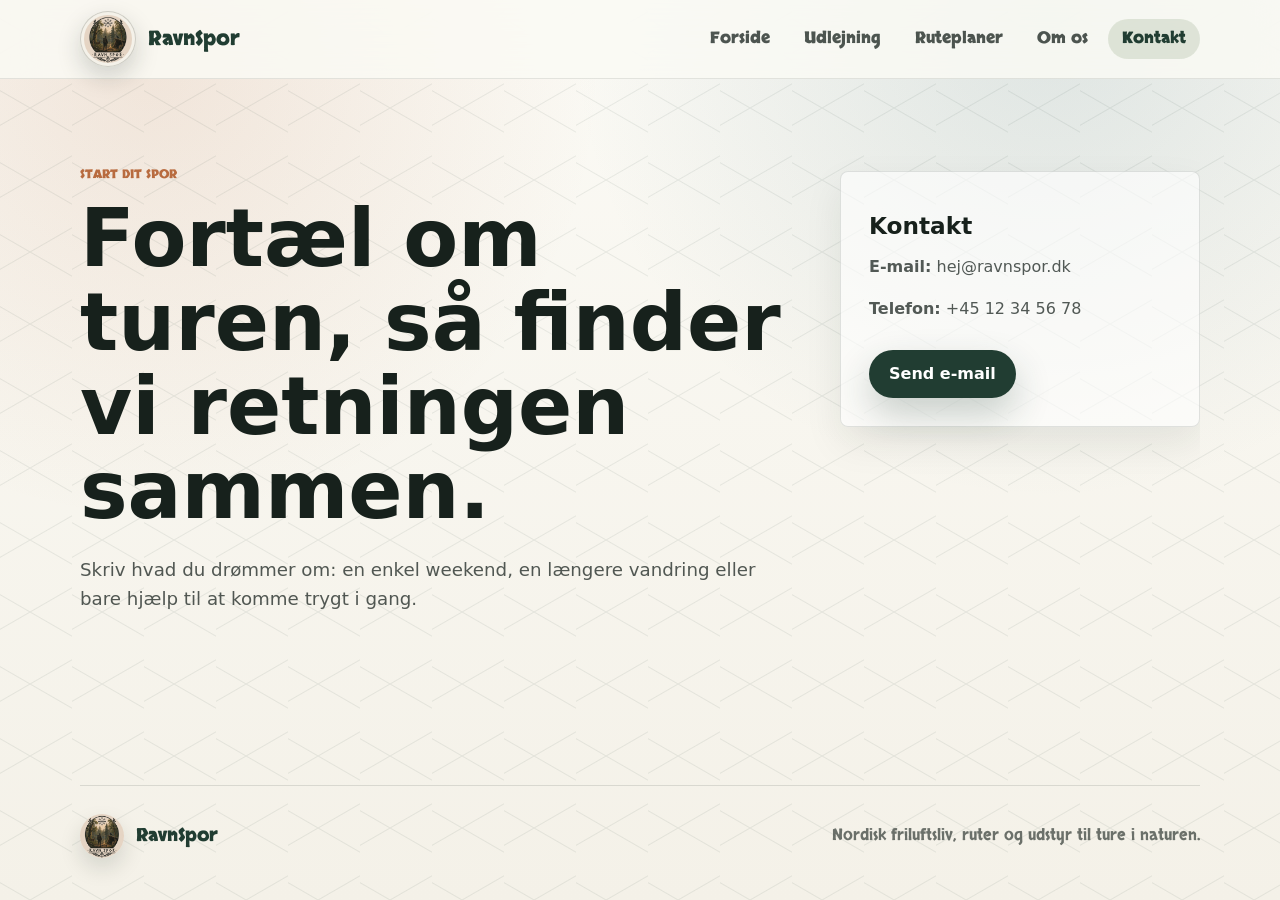
==== kontakt.html @ ff94f29c "source repo import" ====
<!DOCTYPE html>
<html lang="da">
<head>
  <meta charset="UTF-8">
  <meta name="viewport" content="width=device-width, initial-scale=1.0">
  <title>Kontakt | RavnSpor</title>
  <link rel="preconnect" href="https://fonts.googleapis.com">
  <link rel="preconnect" href="https://fonts.gstatic.com" crossorigin>
  <link href="https://fonts.googleapis.com/css2?family=Skranji:wght@400;700&display=swap" rel="stylesheet">
  <link rel="stylesheet" href="css/style.css">
</head>
<body>
<header class="site-header">
  <nav class="nav" aria-label="Hovednavigation">
    <a class="brand" href="index.html">
      <span class="brand-mark" aria-hidden="true">
        <img src="assets/ravnspor-logo.png" alt="">
      </span>
      <span>RavnSpor</span>
    </a>
    <ul>
      <li><a href="index.html">Forside</a></li>
      <li><a href="udlejning.html">Udlejning</a></li>
      <li><a href="ruteplaner.html">Ruteplaner</a></li>
      <li><a href="om-os.html">Om os</a></li>
      <li><a href="kontakt.html" aria-current="page">Kontakt</a></li>
    </ul>
  </nav>
</header>

<main class="subpage contact-layout">
  <section class="page-hero">
    <p class="eyebrow">Start dit spor</p>
    <h1>Fortæl om turen, så finder vi retningen sammen.</h1>
    <p>Skriv hvad du drømmer om: en enkel weekend, en længere vandring eller bare hjælp til at komme trygt i gang.</p>
  </section>

  <section class="contact-card" aria-label="Kontaktinformation">
    <h2>Kontakt</h2>
    <p><strong>E-mail:</strong> hej@ravnspor.dk</p>
    <p><strong>Telefon:</strong> +45 12 34 56 78</p>
    <a class="btn btn-primary" href="mailto:hej@ravnspor.dk">Send e-mail</a>
  </section>
</main>

<footer class="site-footer">
  <a class="footer-brand" href="index.html">
    <img src="assets/ravnspor-logo.png" alt="">
    <span>RavnSpor</span>
  </a>
  <p>Nordisk friluftsliv, ruter og udstyr til ture i naturen.</p>
</footer>

<script src="js/main.js"></script>
</body>
</html>
---- css/style.css ----
:root {
  --display-font: "Skranji", Georgia, serif;
  --ink: #17211c;
  --pine: #213d32;
  --moss: #5f7d4f;
  --fjord: #5d8792;
  --stone: #d9d4c3;
  --mist: #f4f1e8;
  --ember: #b86b3f;
  --shadow: 0 22px 60px rgba(23, 33, 28, 0.16);
}

* {
  box-sizing: border-box;
}

html {
  scroll-behavior: smooth;
}

body {
  min-height: 100vh;
  margin: 0;
  display: flex;
  flex-direction: column;
  color: var(--ink);
  font-family: Inter, ui-sans-serif, system-ui, -apple-system, BlinkMacSystemFont, "Segoe UI", sans-serif;
  line-height: 1.6;
  background:
    radial-gradient(circle at 12% 8%, rgba(184, 107, 63, 0.14), transparent 28rem),
    radial-gradient(circle at 82% 2%, rgba(93, 135, 146, 0.18), transparent 30rem),
    linear-gradient(180deg, #fbfaf5 0%, var(--mist) 100%);
}

body::before {
  content: "";
  position: fixed;
  inset: 0;
  z-index: -1;
  opacity: 0.08;
  background-image:
    linear-gradient(30deg, transparent 46%, var(--pine) 47%, transparent 48%),
    linear-gradient(150deg, transparent 46%, var(--pine) 47%, transparent 48%);
  background-size: 72px 72px;
}

a {
  color: inherit;
}

.site-header {
  font-family: var(--display-font);
  position: sticky;
  top: 0;
  z-index: 10;
  border-bottom: 1px solid rgba(23, 33, 28, 0.1);
  background: rgba(251, 250, 245, 0.82);
  backdrop-filter: blur(18px);
}

.nav {
  width: min(1120px, calc(100% - 32px));
  min-height: 78px;
  margin: 0 auto;
  display: flex;
  align-items: center;
  justify-content: space-between;
  gap: 24px;
}

.brand {
  display: inline-flex;
  align-items: center;
  gap: 12px;
  color: var(--pine);
  font-size: 1.25rem;
  font-weight: 700;
  text-decoration: none;
}

.brand-mark {
  width: 56px;
  height: 56px;
  display: grid;
  place-items: center;
  padding: 3px;
  border: 1px solid rgba(23, 33, 28, 0.18);
  border-radius: 50%;
  overflow: hidden;
  background: rgba(244, 241, 232, 0.88);
  box-shadow: 0 10px 24px rgba(23, 33, 28, 0.18);
}

.brand-mark img {
  width: 100%;
  height: 100%;
  display: block;
  border-radius: 50%;
  object-fit: cover;
}

.nav ul {
  margin: 0;
  padding: 0;
  display: flex;
  align-items: center;
  gap: 6px;
  list-style: none;
}

.nav a:not(.brand) {
  display: inline-flex;
  align-items: center;
  min-height: 40px;
  padding: 0 14px;
  border-radius: 999px;
  color: rgba(23, 33, 28, 0.76);
  font-weight: 700;
  text-decoration: none;
}

.nav a:hover,
.nav a[aria-current="page"] {
  color: var(--pine);
  background: rgba(95, 125, 79, 0.16);
}

main {
  flex: 1;
  overflow: hidden;
}

.hero {
  width: min(1120px, calc(100% - 32px));
  min-height: calc(100vh - 78px);
  margin: 0 auto;
  padding: 64px 0 88px;
  display: grid;
  grid-template-columns: minmax(0, 1.02fr) minmax(320px, 0.98fr);
  align-items: center;
  gap: 52px;
}

.hero-content {
  max-width: 680px;
}

.eyebrow {
  font-family: var(--display-font);
  margin: 0 0 12px;
  color: var(--ember);
  font-size: 0.78rem;
  font-weight: 700;
  letter-spacing: 0;
  text-transform: uppercase;
}

h1,
h2,
h3 {
  margin: 0;
  line-height: 1.05;
}

h1 {
  max-width: 760px;
  font-size: clamp(2.8rem, 8vw, 5.95rem);
  letter-spacing: 0;
}

h2 {
  font-size: clamp(2rem, 4vw, 3.2rem);
}

h3 {
  font-size: 1.35rem;
}

p {
  color: rgba(23, 33, 28, 0.74);
}

.hero-content > p:not(.eyebrow) {
  max-width: 590px;
  margin: 24px 0 0;
  font-size: 1.18rem;
}

.actions {
  margin-top: 32px;
  display: flex;
  flex-wrap: wrap;
  gap: 12px;
}

.btn {
  min-height: 48px;
  display: inline-flex;
  align-items: center;
  justify-content: center;
  padding: 0 20px;
  border-radius: 999px;
  font-weight: 850;
  text-decoration: none;
  transition: transform 180ms ease, box-shadow 180ms ease;
}

.btn:hover {
  transform: translateY(-2px);
}

.btn-primary {
  color: #fff;
  background: var(--pine);
  box-shadow: 0 16px 36px rgba(33, 61, 50, 0.24);
}

.btn-secondary {
  color: var(--pine);
  background: rgba(255, 255, 255, 0.72);
  border: 1px solid rgba(23, 33, 28, 0.14);
}

.hero-art {
  position: relative;
  min-height: 560px;
  border-radius: 8px;
  overflow: hidden;
  background:
    linear-gradient(180deg, rgba(244, 241, 232, 0) 0%, rgba(244, 241, 232, 0.78) 68%),
    linear-gradient(140deg, rgba(93, 135, 146, 0.28), rgba(95, 125, 79, 0.28));
  box-shadow: var(--shadow);
}

.hero-art::before {
  content: "";
  position: absolute;
  inset: 0;
  background:
    linear-gradient(90deg, transparent 0 48%, rgba(255, 255, 255, 0.22) 49% 51%, transparent 52%),
    repeating-linear-gradient(90deg, rgba(23, 33, 28, 0.04) 0 1px, transparent 1px 34px);
  mask-image: linear-gradient(180deg, transparent 0%, #000 24%, #000 78%, transparent 100%);
}

.sun {
  position: absolute;
  top: 78px;
  right: 76px;
  width: 92px;
  height: 92px;
  border-radius: 50%;
  background: #e9b86c;
  box-shadow: 0 0 70px rgba(233, 184, 108, 0.48);
}

.mountain {
  position: absolute;
  bottom: 112px;
  width: 72%;
  aspect-ratio: 1.4;
  clip-path: polygon(50% 0, 100% 100%, 0 100%);
}

.mountain-back {
  left: -6%;
  background: #6e8a75;
}

.mountain-front {
  right: -12%;
  bottom: 88px;
  background: #2f5145;
}

.fjord {
  position: absolute;
  left: -8%;
  right: -8%;
  bottom: 0;
  height: 190px;
  background:
    radial-gradient(ellipse at 50% 0%, rgba(255, 255, 255, 0.38), transparent 36%),
    linear-gradient(180deg, var(--fjord), #28463f);
  clip-path: polygon(0 30%, 18% 22%, 34% 34%, 51% 18%, 68% 31%, 84% 22%, 100% 30%, 100% 100%, 0 100%);
}

.rune-stone {
  font-family: var(--display-font);
  position: absolute;
  left: 44px;
  bottom: 34px;
  width: 92px;
  height: 132px;
  display: grid;
  place-items: center;
  border-radius: 46px 46px 10px 10px;
  color: rgba(244, 241, 232, 0.84);
  font-size: 3rem;
  background:
    radial-gradient(circle at 36% 28%, rgba(255, 255, 255, 0.16), transparent 18%),
    #5b5c50;
  box-shadow: inset 0 -18px 30px rgba(23, 33, 28, 0.24), 0 20px 40px rgba(23, 33, 28, 0.22);
}

.intro-section,
.cards,
.feature-band,
.page-hero,
.timeline,
.contact-layout {
  width: min(1120px, calc(100% - 32px));
  margin: 0 auto;
}

.intro-section {
  padding: 86px 0 28px;
  display: grid;
  grid-template-columns: minmax(0, 1.1fr) minmax(260px, 0.9fr);
  gap: 36px;
  align-items: end;
}

.intro-section > p {
  margin: 0;
  font-size: 1.08rem;
}

.cards {
  padding: 34px 0 92px;
  display: grid;
  grid-template-columns: repeat(3, minmax(0, 1fr));
  gap: 18px;
}

.card {
  min-height: 250px;
  padding: 28px;
  border: 1px solid rgba(23, 33, 28, 0.12);
  border-radius: 8px;
  background: rgba(255, 255, 255, 0.58);
  box-shadow: 0 16px 38px rgba(23, 33, 28, 0.08);
}

.card-icon {
  font-family: var(--display-font);
  width: 48px;
  height: 48px;
  margin-bottom: 28px;
  display: grid;
  place-items: center;
  border-radius: 50%;
  color: var(--mist);
  font-size: 1.45rem;
  background: var(--pine);
}

.card h2,
.card h3 {
  font-size: 1.45rem;
}

.card p {
  margin: 14px 0 0;
}

.feature-band {
  margin-bottom: 88px;
  padding: 54px;
  border-radius: 8px;
  color: var(--mist);
  background:
    linear-gradient(120deg, rgba(23, 33, 28, 0.94), rgba(33, 61, 50, 0.88)),
    repeating-linear-gradient(45deg, transparent 0 18px, rgba(255, 255, 255, 0.1) 18px 19px);
}

.feature-band h2,
.feature-band p {
  max-width: 700px;
  color: var(--mist);
}

.feature-band .eyebrow {
  color: #e9b86c;
}

.subpage {
  padding-bottom: 92px;
}

.page-hero {
  padding: 86px 0 54px;
}

.page-hero h1 {
  font-size: clamp(2.5rem, 7vw, 5rem);
}

.page-hero p:not(.eyebrow) {
  max-width: 720px;
  margin: 22px 0 0;
  font-size: 1.14rem;
}

.route-hero {
  position: relative;
}

.route-hero::after {
  content: "";
  position: absolute;
  right: 0;
  bottom: 42px;
  width: min(360px, 42vw);
  height: 120px;
  opacity: 0.32;
  background:
    radial-gradient(circle at 12% 50%, var(--ember) 0 7px, transparent 8px),
    radial-gradient(circle at 45% 20%, var(--pine) 0 7px, transparent 8px),
    radial-gradient(circle at 78% 55%, var(--fjord) 0 7px, transparent 8px);
  border-top: 3px dashed var(--pine);
  transform: rotate(-4deg);
}

.timeline {
  display: grid;
  grid-template-columns: repeat(3, minmax(0, 1fr));
  gap: 18px;
}

.timeline article,
.contact-card {
  padding: 28px;
  border-radius: 8px;
  background: rgba(255, 255, 255, 0.62);
  border: 1px solid rgba(23, 33, 28, 0.12);
  box-shadow: 0 16px 38px rgba(23, 33, 28, 0.08);
}

.timeline span {
  color: var(--ember);
  font-weight: 900;
}

.timeline h2,
.contact-card h2 {
  margin-top: 14px;
  font-size: 1.45rem;
}

.contact-layout {
  display: grid;
  grid-template-columns: minmax(0, 1fr) minmax(280px, 360px);
  gap: 36px;
  align-items: start;
}

.contact-layout .page-hero {
  width: auto;
  margin: 0;
}

.contact-card {
  margin-top: 92px;
}

.contact-card .btn {
  margin-top: 12px;
}

.about-hero {
  position: relative;
}

.about-hero::after {
  content: "";
  position: absolute;
  right: 0;
  bottom: 38px;
  width: min(260px, 36vw);
  height: 260px;
  opacity: 0.22;
  background:
    radial-gradient(circle at 50% 50%, transparent 0 28px, var(--pine) 29px 33px, transparent 34px),
    linear-gradient(90deg, transparent 47%, var(--pine) 48% 52%, transparent 53%),
    linear-gradient(0deg, transparent 47%, var(--pine) 48% 52%, transparent 53%),
    linear-gradient(45deg, transparent 47%, var(--pine) 48% 52%, transparent 53%),
    linear-gradient(135deg, transparent 47%, var(--pine) 48% 52%, transparent 53%);
  border-radius: 50%;
}

.about-grid,
.values {
  width: min(1120px, calc(100% - 32px));
  margin: 0 auto;
}

.about-grid {
  display: grid;
  grid-template-columns: repeat(2, minmax(0, 1fr));
  gap: 18px;
  padding-bottom: 34px;
}

.about-panel {
  min-height: 320px;
  padding: 34px;
  border: 1px solid rgba(23, 33, 28, 0.12);
  border-radius: 8px;
  background: rgba(255, 255, 255, 0.62);
  box-shadow: 0 16px 38px rgba(23, 33, 28, 0.08);
}

.about-panel-dark {
  color: var(--mist);
  background:
    linear-gradient(140deg, rgba(23, 33, 28, 0.95), rgba(33, 61, 50, 0.88)),
    repeating-linear-gradient(45deg, transparent 0 18px, rgba(255, 255, 255, 0.1) 18px 19px);
}

.about-panel h2 {
  font-size: clamp(1.8rem, 3vw, 2.6rem);
}

.about-panel p:not(.eyebrow) {
  margin: 18px 0 0;
}

.about-panel-dark p,
.about-panel-dark h2 {
  color: var(--mist);
}

.about-panel-dark .eyebrow {
  color: #e9b86c;
}

.founder-section {
  width: min(1120px, calc(100% - 32px));
  margin: 0 auto;
  padding: 28px 0 52px;
  display: grid;
  grid-template-columns: minmax(280px, 0.82fr) minmax(0, 1.18fr);
  gap: 34px;
  align-items: center;
}

.founder-photo {
  position: relative;
  min-height: 480px;
  border-radius: 8px;
  overflow: hidden;
  background: var(--stone);
  box-shadow: var(--shadow);
}

.founder-photo::after {
  content: "";
  position: absolute;
  inset: 0;
  background: linear-gradient(180deg, transparent 58%, rgba(23, 33, 28, 0.22));
  pointer-events: none;
}

.founder-photo img {
  width: 100%;
  height: 100%;
  min-height: 480px;
  display: block;
  object-fit: cover;
  object-position: 50% 34%;
}

.founder-copy {
  padding: 34px;
  border-radius: 8px;
  border: 1px solid rgba(23, 33, 28, 0.12);
  background: rgba(255, 255, 255, 0.58);
  box-shadow: 0 16px 38px rgba(23, 33, 28, 0.08);
}

.founder-copy h2 {
  font-size: clamp(1.8rem, 3vw, 2.8rem);
}

.founder-copy p:not(.eyebrow) {
  margin: 18px 0 0;
}

.values {
  display: grid;
  grid-template-columns: repeat(3, minmax(0, 1fr));
  gap: 18px;
  padding: 18px 0 92px;
}

.values article {
  padding: 28px;
  border-radius: 8px;
  background: rgba(255, 255, 255, 0.52);
  border: 1px solid rgba(23, 33, 28, 0.12);
}

.values span {
  color: var(--ember);
  font-family: var(--display-font);
  font-weight: 700;
}

.values h2 {
  margin-top: 14px;
  font-size: 1.45rem;
}

.site-footer {
  width: min(1120px, calc(100% - 32px));
  margin: 0 auto;
  padding: 28px 0 42px;
  display: flex;
  align-items: center;
  justify-content: space-between;
  gap: 20px;
  border-top: 1px solid rgba(23, 33, 28, 0.12);
  font-family: var(--display-font);
}

.footer-brand {
  display: inline-flex;
  align-items: center;
  gap: 12px;
  color: var(--pine);
  font-size: 1.1rem;
  font-weight: 700;
  text-decoration: none;
}

.footer-brand img {
  width: 44px;
  height: 44px;
  border-radius: 50%;
  object-fit: cover;
  box-shadow: 0 10px 22px rgba(23, 33, 28, 0.14);
}

.site-footer p {
  margin: 0;
  color: rgba(23, 33, 28, 0.62);
  text-align: right;
}

@media (max-width: 820px) {
  .nav {
    min-height: auto;
    padding: 16px 0;
    align-items: flex-start;
    flex-direction: column;
  }

  .nav ul {
    width: 100%;
    overflow-x: auto;
    padding-bottom: 4px;
  }

  .hero,
  .intro-section,
  .contact-layout,
  .founder-section {
    grid-template-columns: 1fr;
  }

  .hero {
    min-height: auto;
    padding-top: 44px;
  }

  .hero-art {
    min-height: 430px;
    order: -1;
  }

  .cards,
  .timeline,
  .about-grid,
  .values {
    grid-template-columns: 1fr;
  }

  .feature-band {
    padding: 34px 24px;
  }

  .contact-card {
    margin-top: 0;
  }

  .site-footer {
    align-items: flex-start;
    flex-direction: column;
  }

  .site-footer p {
    text-align: left;
  }
}

@media (max-width: 520px) {
  .nav a:not(.brand) {
    padding: 0 11px;
    font-size: 0.92rem;
  }

  .hero-art {
    min-height: 340px;
  }

  .sun {
    top: 48px;
    right: 42px;
    width: 70px;
    height: 70px;
  }

  .rune-stone {
    left: 24px;
    width: 72px;
    height: 108px;
  }

  .card {
    min-height: auto;
  }

  .founder-photo,
  .founder-photo img {
    min-height: 380px;
  }
}
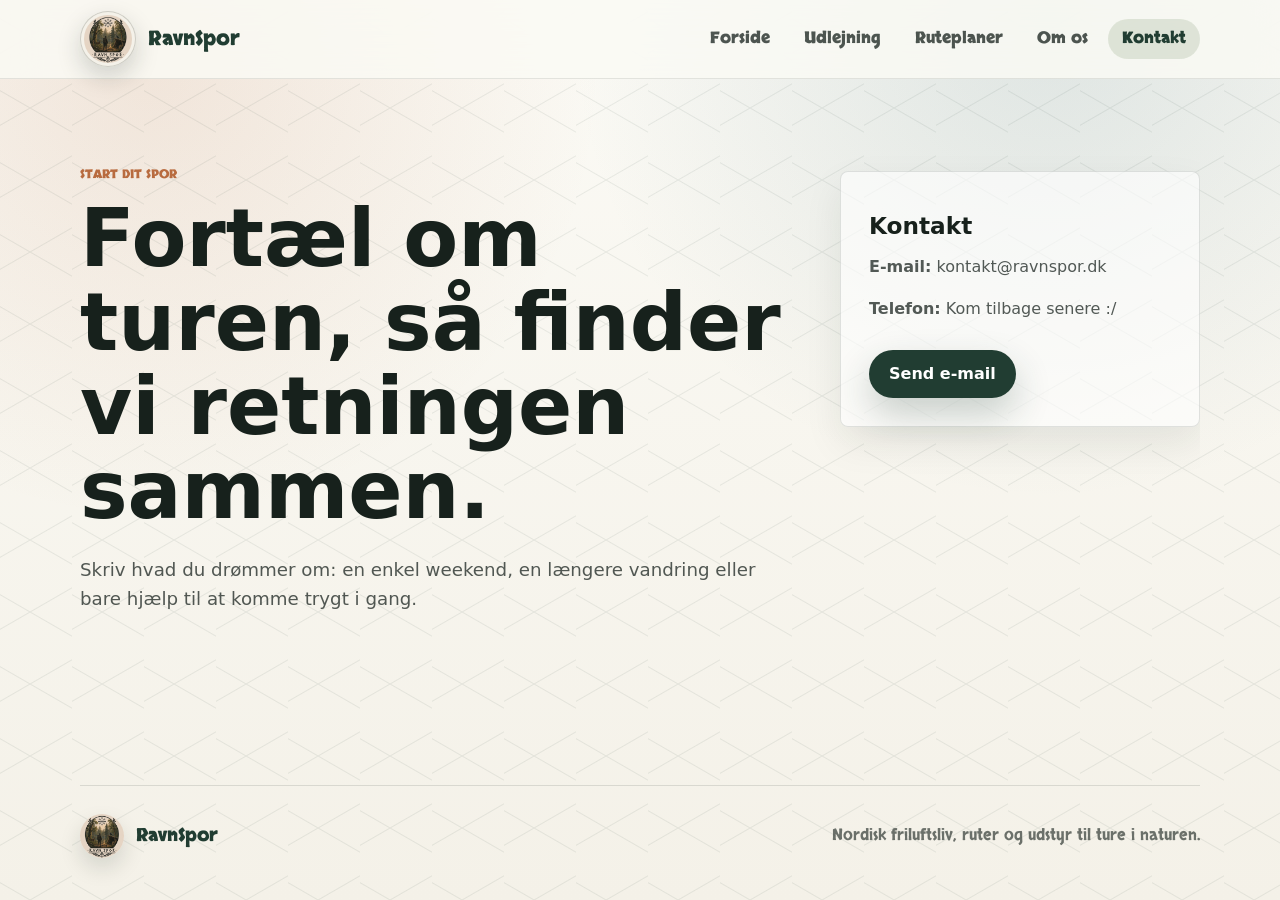
==== commit 74665f8a: "opdatering af det hele" ====
--- a/kontakt.html
+++ b/kontakt.html
@@ -37,9 +37,9 @@
 
   <section class="contact-card" aria-label="Kontaktinformation">
     <h2>Kontakt</h2>
-    <p><strong>E-mail:</strong> hej@ravnspor.dk</p>
-    <p><strong>Telefon:</strong> +45 12 34 56 78</p>
-    <a class="btn btn-primary" href="mailto:hej@ravnspor.dk">Send e-mail</a>
+    <p><strong>E-mail:</strong> kontakt@ravnspor.dk</p>
+    <p><strong>Telefon:</strong> Kom tilbage senere :/</p>
+    <a class="btn btn-primary" href="mailto:kontakt@ravnspor.dk">Send e-mail</a>
   </section>
 </main>
 
--- a/css/style.css
+++ b/css/style.css
@@ -23,6 +23,7 @@
   margin: 0;
   display: flex;
   flex-direction: column;
+  overflow-x: hidden;
   color: var(--ink);
   font-family: Inter, ui-sans-serif, system-ui, -apple-system, BlinkMacSystemFont, "Segoe UI", sans-serif;
   line-height: 1.6;
@@ -648,17 +649,44 @@
 }
 
 @media (max-width: 820px) {
+  body::before {
+    background-size: 96px 96px;
+    opacity: 0.05;
+  }
+
   .nav {
+    width: min(100% - 24px, 1120px);
     min-height: auto;
-    padding: 16px 0;
-    align-items: flex-start;
+    padding: 12px 0;
+    align-items: center;
     flex-direction: column;
+    gap: 12px;
+  }
+
+  .brand {
+    gap: 10px;
+    font-size: 1.1rem;
+  }
+
+  .brand-mark {
+    width: 48px;
+    height: 48px;
   }
 
   .nav ul {
     width: 100%;
-    overflow-x: auto;
-    padding-bottom: 4px;
+    display: grid;
+    grid-template-columns: repeat(5, minmax(0, 1fr));
+    gap: 6px;
+    overflow: visible;
+  }
+
+  .nav a:not(.brand) {
+    min-height: 38px;
+    justify-content: center;
+    padding: 0 8px;
+    font-size: 0.9rem;
+    text-align: center;
   }
 
   .hero,
@@ -670,12 +698,34 @@
 
   .hero {
     min-height: auto;
-    padding-top: 44px;
+    width: min(100% - 24px, 1120px);
+    padding: 34px 0 58px;
+    gap: 28px;
+  }
+
+  .hero-content {
+    order: -1;
+  }
+
+  h1 {
+    font-size: clamp(2.35rem, 13vw, 4.2rem);
+  }
+
+  h2 {
+    font-size: clamp(1.8rem, 9vw, 2.7rem);
+  }
+
+  .hero-content > p:not(.eyebrow),
+  .page-hero p:not(.eyebrow) {
+    font-size: 1rem;
+  }
+
+  .actions {
+    margin-top: 24px;
   }
 
   .hero-art {
-    min-height: 430px;
-    order: -1;
+    min-height: 360px;
   }
 
   .cards,
@@ -686,16 +736,77 @@
   }
 
   .feature-band {
-    padding: 34px 24px;
+    width: min(100% - 24px, 1120px);
+    margin-bottom: 54px;
+    padding: 30px 22px;
   }
 
   .contact-card {
     margin-top: 0;
   }
 
+  .intro-section,
+  .cards,
+  .page-hero,
+  .timeline,
+  .about-grid,
+  .values,
+  .founder-section,
+  .contact-layout,
   .site-footer {
+    width: min(100% - 24px, 1120px);
+  }
+
+  .intro-section {
+    padding: 56px 0 18px;
+    gap: 16px;
+  }
+
+  .cards {
+    padding: 24px 0 58px;
+  }
+
+  .card,
+  .timeline article,
+  .contact-card,
+  .about-panel,
+  .values article,
+  .founder-copy {
+    padding: 22px;
+  }
+
+  .page-hero {
+    padding: 54px 0 34px;
+  }
+
+  .subpage {
+    padding-bottom: 54px;
+  }
+
+  .about-hero::after,
+  .route-hero::after {
+    display: none;
+  }
+
+  .about-panel {
+    min-height: auto;
+  }
+
+  .founder-section {
+    padding: 18px 0 38px;
+    gap: 18px;
+  }
+
+  .founder-photo,
+  .founder-photo img {
+    min-height: 420px;
+  }
+
+  .site-footer {
+    padding: 24px 0 30px;
     align-items: flex-start;
     flex-direction: column;
+    gap: 12px;
   }
 
   .site-footer p {
@@ -704,13 +815,34 @@
 }
 
 @media (max-width: 520px) {
+  .nav ul {
+    grid-template-columns: repeat(3, minmax(0, 1fr));
+  }
+
   .nav a:not(.brand) {
-    padding: 0 11px;
-    font-size: 0.92rem;
+    min-height: 36px;
+    padding: 0 6px;
+    font-size: 0.84rem;
+  }
+
+  .hero {
+    padding-top: 28px;
+  }
+
+  h1 {
+    font-size: clamp(2.05rem, 12vw, 3rem);
+  }
+
+  .page-hero h1 {
+    font-size: clamp(2rem, 11vw, 3rem);
+  }
+
+  .btn {
+    width: 100%;
   }
 
   .hero-art {
-    min-height: 340px;
+    min-height: 300px;
   }
 
   .sun {
@@ -732,6 +864,15 @@
 
   .founder-photo,
   .founder-photo img {
-    min-height: 380px;
-  }
-}
+    min-height: 340px;
+  }
+
+  .founder-photo img {
+    object-position: 50% 22%;
+  }
+
+  .footer-brand img {
+    width: 38px;
+    height: 38px;
+  }
+}
